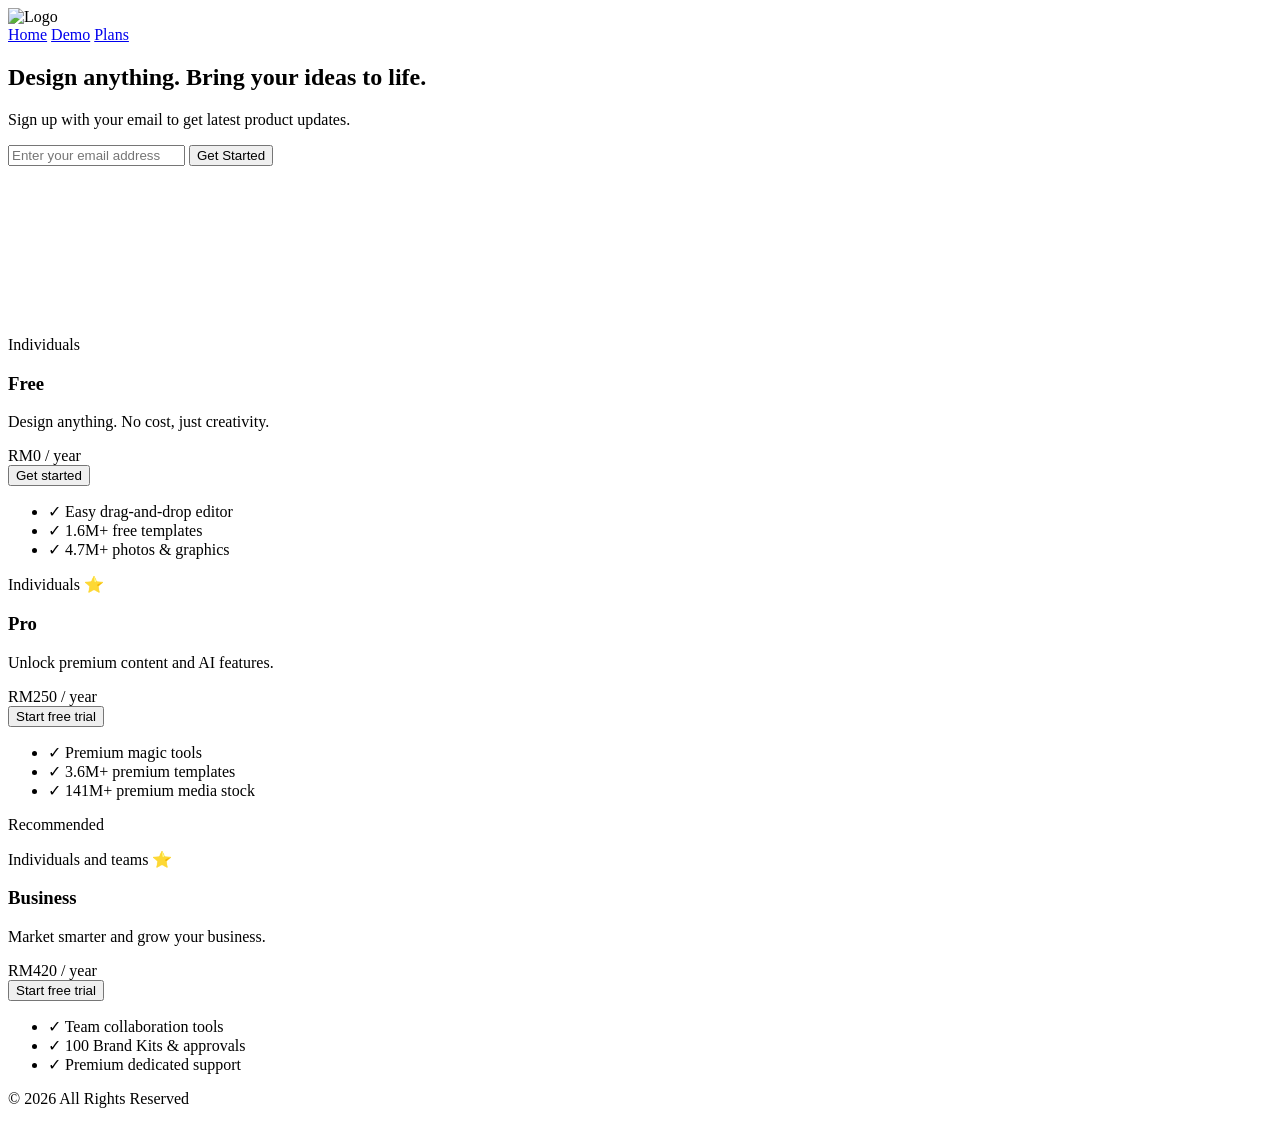
==== 2024406186_ProductLandingPage/index.html @ 10af968b "Create index.html" ====
<!DOCTYPE html>
<html lang="en">
<head>
    <meta charset="UTF-8">
    <meta name="viewport" content="width=device-width, initial-scale=1.0">
    <title>Simple Landing Page</title>
    <link rel="stylesheet" href="styles.css">
</head>
<body>

    <header id="header">
        <img id="header-img" src="https://encrypted-tbn0.gstatic.com/images?q=tbn:ANd9GcRR0Vc94RC5Uufllrulz7Ud18jbX8gEmmezoQ&s" alt="Logo">
        
        <nav id="nav-bar">
            <a class="nav-link" href="#hero">Home</a>
            <a class="nav-link" href="#video-section">Demo</a>
            <a class="nav-link" href="#pricing">Plans</a>
        </nav>
    </header>

    <section id="hero">
        <h1>Design anything. Bring your ideas to life.</h1>
        <p>Sign up with your email to get latest product updates.</p>
        
        <form id="form" action="https://www.freecodecamp.org/email-submit">
            <input type="email" id="email" name="email" placeholder="Enter your email address" required>
            <input type="submit" id="submit" value="Get Started">
        </form>
    </section>

    <section id="video-section">
        <iframe id="video" src="https://www.youtube.com/embed/_MPlx02K39o" title="YouTube video player" frameborder="0" allow="accelerometer; autoplay; clipboard-write; encrypted-media; gyroscope; picture-in-picture; web-share" referrerpolicy="strict-origin-when-cross-origin" allowfullscreen></iframe>
    </section>

    <section id="pricing">
        <div class="pricing-container">
            
            <div class="card">
                <p class="user-tier">Individuals</p>
                <h3>Free</h3>
                <p class="desc">Design anything. No cost, just creativity.</p>
                <div class="price">RM0 <span class="period">/ year</span></div>
                <button class="btn button-purple">Get started</button>
                <ul class="features">
                    <li>✓ Easy drag-and-drop editor</li>
                    <li>✓ 1.6M+ free templates</li>
                    <li>✓ 4.7M+ photos & graphics</li>
                </ul>
            </div>

            <div class="card">
                <p class="user-tier">Individuals ⭐</p>
                <h3>Pro</h3>
                <p class="desc">Unlock premium content and AI features.</p>
                <div class="price">RM250 <span class="period">/ year</span></div>
                <button class="btn button-purple">Start free trial</button>
                <ul class="features">
                    <li>✓ Premium magic tools</li>
                    <li>✓ 3.6M+ premium templates</li>
                    <li>✓ 141M+ premium media stock</li>
                </ul>
            </div>

            <div class="card recommended">
                <span class="badge">Recommended</span>
                <p class="user-tier">Individuals and teams ⭐</p>
                <h3>Business</h3>
                <p class="desc">Market smarter and grow your business.</p>
                <div class="price">RM420 <span class="period">/ year</span></div>
                <button class="btn button-purple">Start free trial</button>
                <ul class="features">
                    <li>✓ Team collaboration tools</li>
                    <li>✓ 100 Brand Kits & approvals</li>
                    <li>✓ Premium dedicated support</li>
                </ul>
            </div>

        </div>
    </section>

    <footer>
        <p>&copy; 2026 All Rights Reserved</p>
    </footer>

</body>
</html>
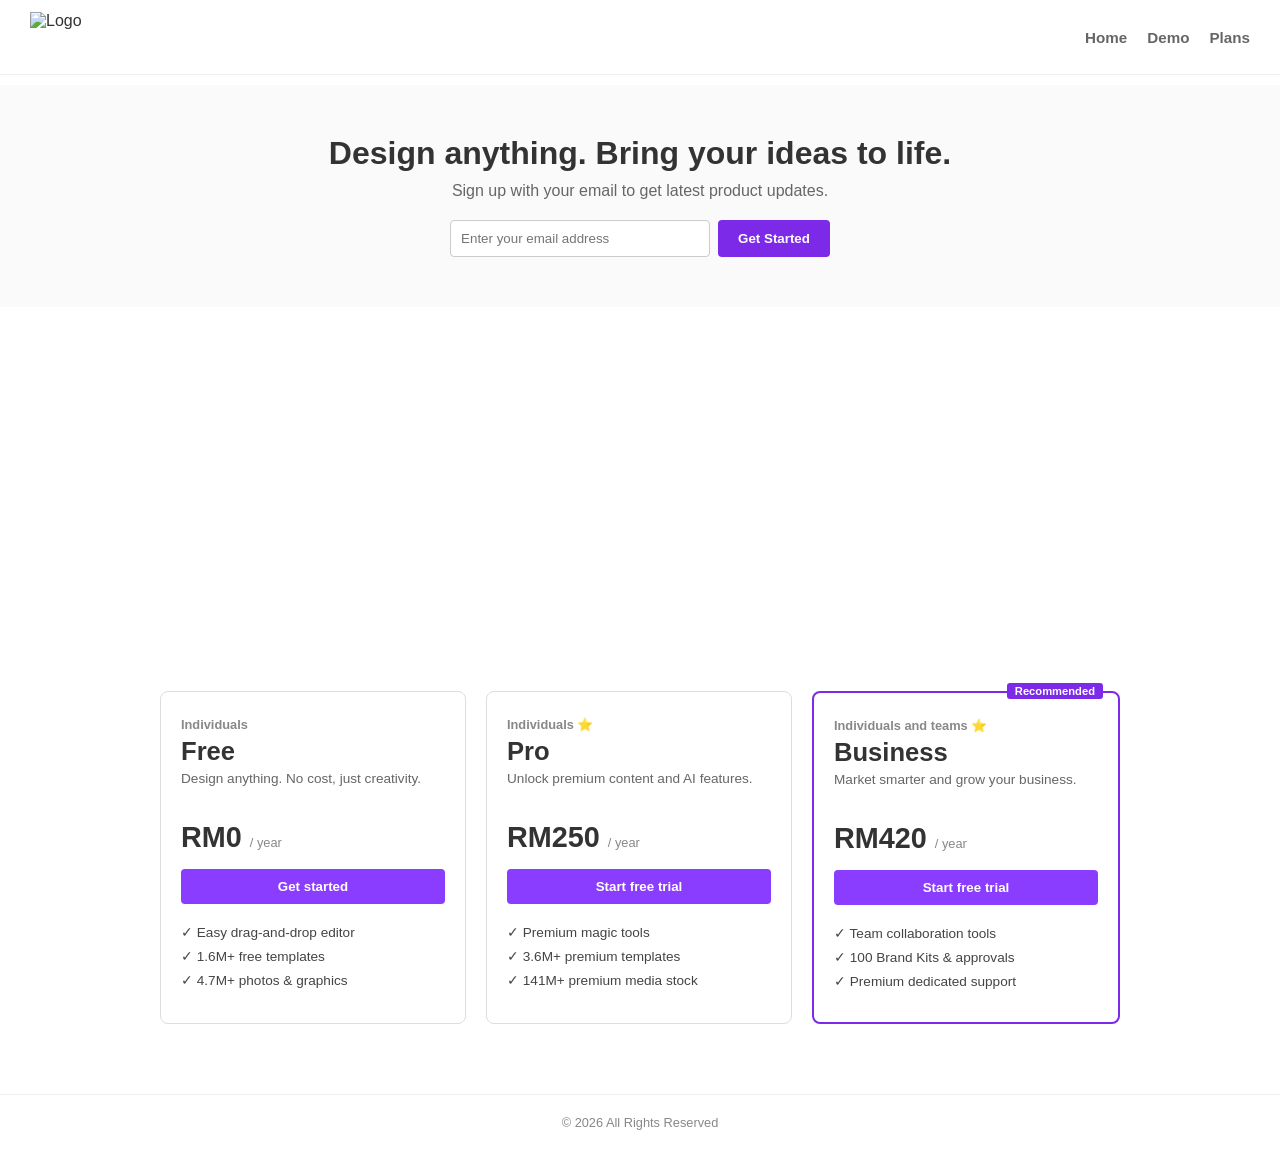
==== commit 119afd45: "Update index.html" ====
--- a/2024406186_ProductLandingPage/index.html
+++ b/2024406186_ProductLandingPage/index.html
@@ -4,7 +4,7 @@
     <meta charset="UTF-8">
     <meta name="viewport" content="width=device-width, initial-scale=1.0">
     <title>Simple Landing Page</title>
-    <link rel="stylesheet" href="styles.css">
+    <link rel="stylesheet" href="style.css">
 </head>
 <body>
 
--- a/2024406186_ProductLandingPage/style.css
+++ b/2024406186_ProductLandingPage/style.css
@@ -0,0 +1,222 @@
+* {
+    box-sizing: border-box;
+    margin: 0;
+    padding: 0;
+    font-family: sans-serif;
+}
+
+body {
+    background-color: #ffffff;
+    color: #333333;
+    padding-top: 85px; 
+}
+
+
+#header {
+    position: fixed;
+    top: 0;
+    left: 0;
+    width: 100%;
+    height: 75px; 
+    background-color: #ffffff;
+    border-bottom: 1px solid #eeeeee;
+    display: flex;
+    justify-content: space-between;
+    align-items: center;
+    padding: 0 30px;
+    z-index: 100;
+}
+
+#header-img {
+    height: 50px; 
+    width: auto;
+}
+
+#nav-bar {
+    display: flex;
+    gap: 20px;
+}
+
+.nav-link {
+    text-decoration: none;
+    color: #666666;
+    font-weight: bold;
+    font-size: 0.95rem;
+}
+
+.nav-link:hover {
+    color: #7d2ae8;
+}
+
+
+#hero {
+    text-align: center;
+    padding: 50px 20px;
+    background-color: #fafafa;
+}
+
+#hero h1 {
+    font-size: 2rem;
+    margin-bottom: 10px;
+}
+
+#hero p {
+    color: #666666;
+    margin-bottom: 20px;
+}
+
+#form {
+    display: flex;
+    justify-content: center;
+    gap: 8px;
+}
+
+#email {
+    padding: 10px;
+    width: 260px;
+    border: 1px solid #cccccc;
+    border-radius: 4px;
+}
+
+#submit {
+    background-color: #7d2ae8;
+    color: #ffffff;
+    border: none;
+    padding: 10px 20px;
+    border-radius: 4px;
+    font-weight: bold;
+    cursor: pointer;
+}
+
+
+#video-section {
+    text-align: center;
+    padding: 30px 20px;
+}
+
+#video {
+    width: 100%;
+    max-width: 500px;
+    height: 280px;
+    border-radius: 6px;
+}
+
+
+#pricing {
+    padding: 40px 20px;
+    max-width: 1000px;
+    margin: 0 auto;
+}
+
+.pricing-container {
+    display: flex;
+    gap: 20px;
+    justify-content: center;
+}
+
+.card {
+    flex: 1;
+    border: 1px solid #dddddd;
+    border-radius: 8px;
+    padding: 25px 20px;
+    position: relative;
+    background-color: #ffffff;
+}
+
+.card.recommended {
+    border: 2px solid #7d2ae8;
+}
+
+.badge {
+    position: absolute;
+    top: -10px;
+    right: 15px;
+    background-color: #7d2ae8;
+    color: #ffffff;
+    padding: 2px 8px;
+    font-size: 0.7rem;
+    font-weight: bold;
+    border-radius: 3px;
+}
+
+.user-tier {
+    font-size: 0.8rem;
+    color: #888888;
+    font-weight: bold;
+}
+
+h3 {
+    font-size: 1.6rem;
+    margin: 5px 0;
+}
+
+.desc {
+    font-size: 0.85rem;
+    color: #666666;
+    margin-bottom: 15px;
+    height: 35px;
+}
+
+.price {
+    font-size: 1.8rem;
+    font-weight: bold;
+    margin-bottom: 15px;
+}
+
+.period {
+    font-size: 0.8rem;
+    color: #888888;
+    font-weight: normal;
+}
+
+.btn {
+    width: 100%;
+    padding: 10px;
+    border: none;
+    border-radius: 4px;
+    font-weight: bold;
+    cursor: pointer;
+    background-color: #8b3dff;
+    color: #ffffff;
+    margin-bottom: 20px;
+}
+
+.features {
+    list-style: none;
+    font-size: 0.85rem;
+    color: #444444;
+}
+
+.features li {
+    margin-bottom: 8px;
+}
+
+
+@media (max-width: 768px) {
+    .pricing-container {
+        flex-direction: column;
+        align-items: center;
+    }
+    .card {
+        width: 100%;
+        max-width: 350px;
+    }
+    #form {
+        flex-direction: column;
+        align-items: center;
+    }
+    #email {
+        width: 100%;
+        max-width: 260px;
+    }
+}
+
+
+footer {
+    text-align: center;
+    padding: 20px;
+    border-top: 1px solid #eeeeee;
+    margin-top: 30px;
+    font-size: 0.8rem;
+    color: #888888;
+}
